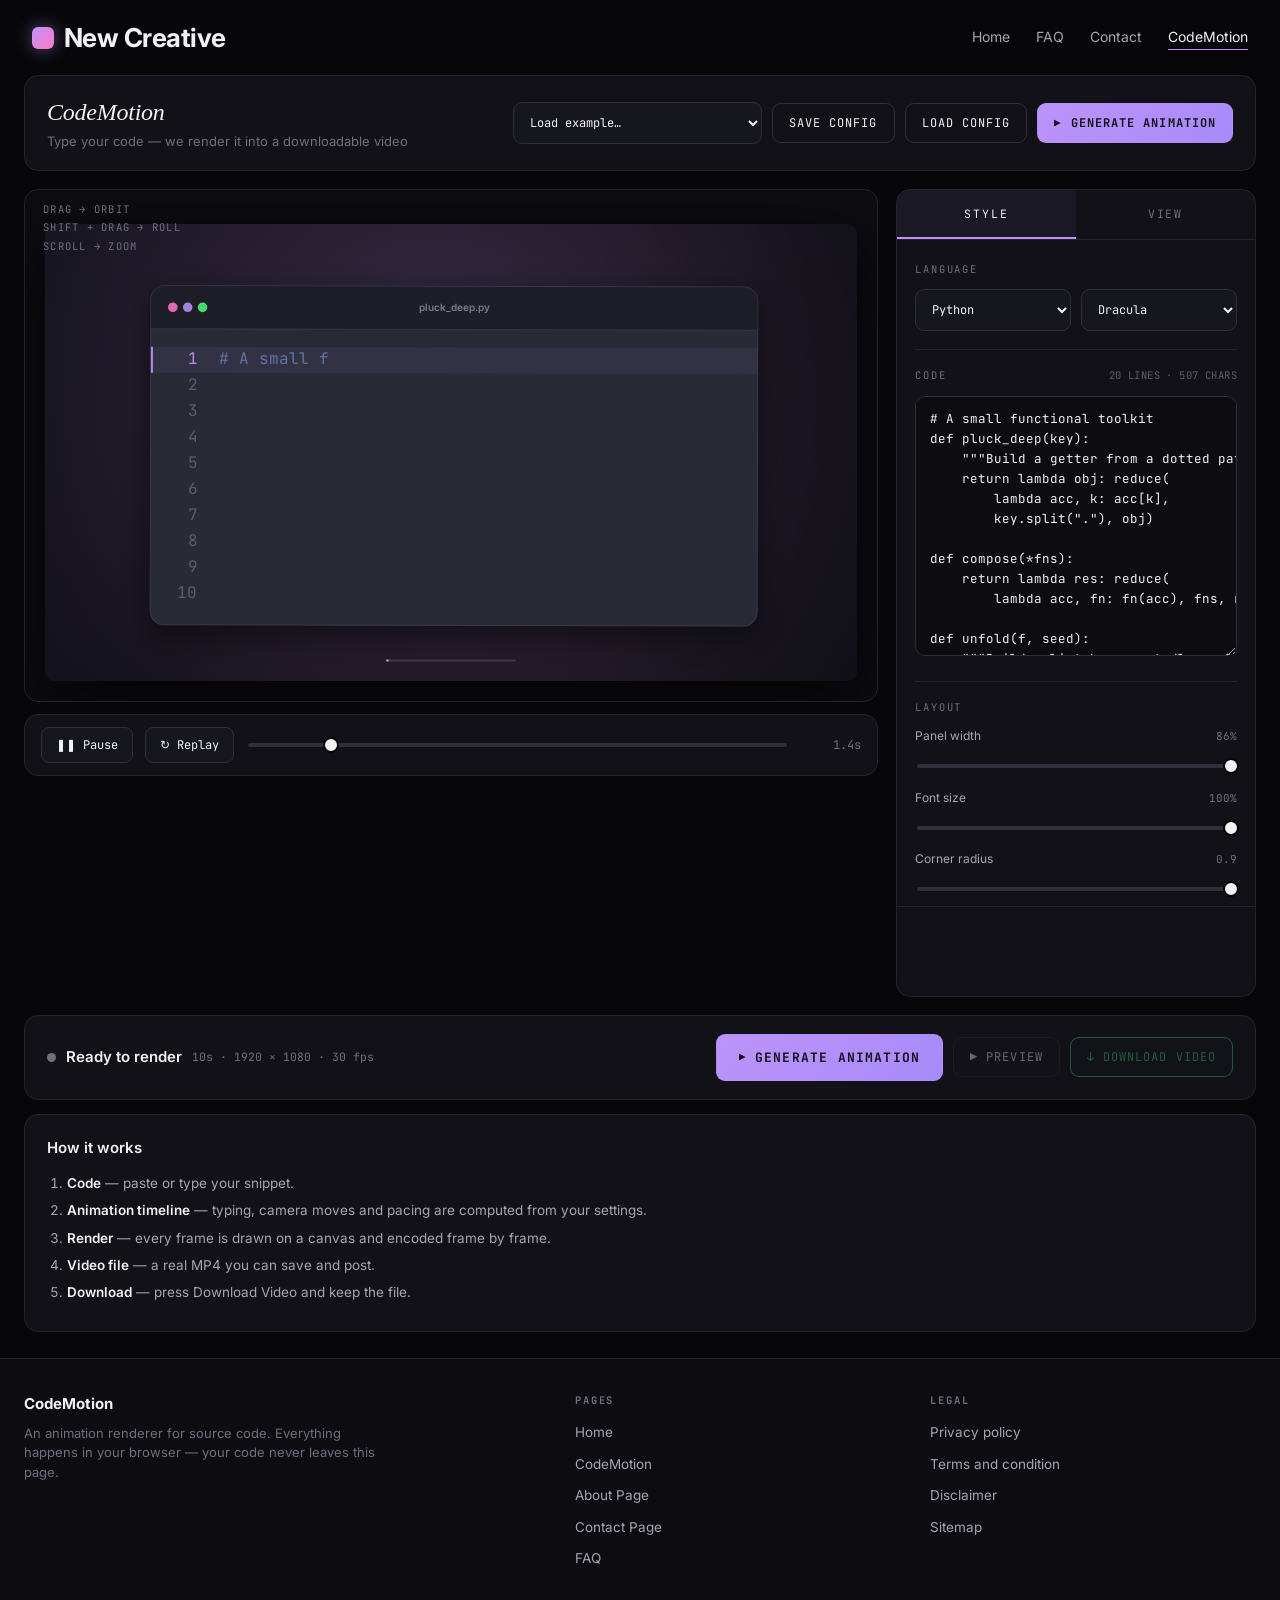
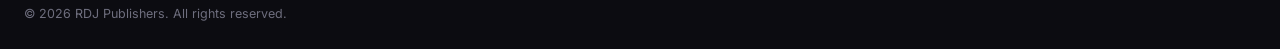
==== index.html @ 40dd6f29 "Add CodeMotion — code-to-video renderer Replaces the screen-capture flow with a programmatic render " ====
<!DOCTYPE html>
<html lang="en">
<head>
<meta charset="utf-8">
<meta name="viewport" content="width=device-width, initial-scale=1, viewport-fit=cover">
<title>CodeMotion — Turn Code Into Animated Video | RDJ Publishers</title>
<meta name="description" content="CodeMotion renders your code into a real animated MP4 you can download. Pick a language, a theme and a video size, press Generate Animation, then Download Video. Rendered on your own device — nothing to upload.">
<meta name="keywords" content="code to video, animate code, syntax highlighting video, code animation generator, mp4 from code, CodeMotion">
<link rel="canonical" href="https://rdjpublishers.com/CodeMotion/">
<meta property="og:type" content="website">
<meta property="og:site_name" content="RDJ Publishers">
<meta property="og:title" content="CodeMotion — Turn Code Into Animated Video">
<meta property="og:description" content="Generate an animated code clip and download it as a real MP4. Runs entirely in your browser.">
<meta property="og:url" content="https://rdjpublishers.com/CodeMotion/">
<meta property="og:image" content="https://rdjpublishers.com/CodeMotion/Logo.png">
<meta name="twitter:card" content="summary_large_image">
<meta name="twitter:image" content="https://rdjpublishers.com/CodeMotion/Logo.png">
<meta name="theme-color" content="#07070a">
<link rel="icon" href="data:image/svg+xml,%3Csvg xmlns='http://www.w3.org/2000/svg' viewBox='0 0 64 64'%3E%3Crect width='64' height='64' rx='14' fill='%230b0b10'/%3E%3Cpath d='M22 22 12 32l10 10M42 22l10 10-10 10M36 16l-8 32' stroke='%23bd93f9' stroke-width='4' fill='none' stroke-linecap='round' stroke-linejoin='round'/%3E%3C/svg%3E">

<link rel="preconnect" href="https://fonts.googleapis.com">
<link rel="preconnect" href="https://fonts.gstatic.com" crossorigin>
<link href="https://fonts.googleapis.com/css2?family=Inter:wght@400;500;600;700&family=JetBrains+Mono:wght@400;500;700&display=swap" rel="stylesheet">
<link rel="stylesheet" href="css/styles.css">

<!-- Consent manager + analytics -->
<script src="https://rdjpublishers.com/assets/consent.js"></script>
<script async src="https://www.googletagmanager.com/gtag/js?id=G-G5M1ZPJW29"></script>
<script>
  window.dataLayer = window.dataLayer || [];
  function gtag(){dataLayer.push(arguments);}
  gtag('js', new Date());
  gtag('config', 'G-G5M1ZPJW29');
</script>
<!-- AdSense -->
<script async src="https://pagead2.googlesyndication.com/pagead/js/adsbygoogle.js?client=ca-pub-8728382905346597" crossorigin="anonymous"></script>
</head>

<body>
<a class="skip" href="#workbench">Skip to the editor</a>

<header class="topbar">
  <a class="brand" href="https://rdjpublishers.com/CodeMotion/" aria-label="CodeMotion home">
    <span class="brand-mark" aria-hidden="true"></span>
    New&nbsp;Creative
  </a>
  <nav class="topnav" aria-label="Primary">
    <a href="https://rdjpublishers.com/">Home</a>
    <a href="https://rdjpublishers.com/faq.html">FAQ</a>
    <a href="https://rdjpublishers.com/contact.html">Contact</a>
    <a class="is-active" href="https://rdjpublishers.com/CodeMotion/" aria-current="page">CodeMotion</a>
  </nav>
</header>

<main>
  <!-- ───────────────────────── toolbar ───────────────────────── -->
  <section class="toolbar">
    <div class="toolbar-title">
      <h1>CodeMotion</h1>
      <p>Type your code — we render it into a downloadable video</p>
    </div>

    <div class="toolbar-actions">
      <label class="sr-only" for="exampleSelect">Load an example</label>
      <select id="exampleSelect" class="select">
        <option value="">Load example…</option>
      </select>
      <button id="btnSave" class="btn btn-ghost" type="button">Save Config</button>
      <button id="btnLoad" class="btn btn-ghost" type="button">Load Config</button>
      <input type="file" id="fileConfig" accept="application/json,.json" hidden>
      <button id="btnGenerateTop" class="btn btn-primary" type="button">
        <span class="btn-ico" aria-hidden="true">▶</span> Generate Animation
      </button>
    </div>
  </section>

  <!-- ───────────────────────── workbench ───────────────────────── -->
  <section class="workbench" id="workbench">
    <div class="stage-wrap">
      <div class="stage" id="stage">
        <p class="stage-hints" id="stageHints">
          <span>DRAG → ORBIT</span>
          <span>SHIFT + DRAG → ROLL</span>
          <span>SCROLL → ZOOM</span>
        </p>
        <div class="stage-frame" id="stageFrame">
          <canvas id="preview" aria-label="Animation preview"></canvas>
        </div>
        <div class="stage-badge" id="stageBadge" hidden>Rendering…</div>
      </div>

      <div class="player" id="player">
        <button class="pbtn" id="btnPlay" type="button" title="Play the animation">▶ Play</button>
        <button class="pbtn" id="btnReplay" type="button" title="Replay from the start">↻ Replay</button>
        <div class="scrub">
          <input type="range" id="scrub" min="0" max="1000" value="0" aria-label="Animation timeline">
          <span class="time" id="timeLabel">0.0s</span>
        </div>
      </div>
    </div>

    <!-- ───────────────────────── sidebar ───────────────────────── -->
    <aside class="sidebar">
      <div class="tabs" role="tablist">
        <button class="tab is-on" id="tabStyle" role="tab" aria-selected="true" aria-controls="paneStyle" type="button">Style</button>
        <button class="tab" id="tabView" role="tab" aria-selected="false" aria-controls="paneView" type="button">View</button>
      </div>

      <!-- STYLE -->
      <div class="pane is-on" id="paneStyle" role="tabpanel" aria-labelledby="tabStyle">
        <div class="group">
          <div class="group-head"><span>Language</span></div>
          <div class="row2">
            <select id="selLang" class="select" aria-label="Language"></select>
            <select id="selTheme" class="select" aria-label="Theme"></select>
          </div>
        </div>

        <div class="group">
          <div class="group-head">
            <span>Code</span>
            <em id="codeMeta">0 lines</em>
          </div>
          <textarea id="code" class="code-input" spellcheck="false" autocomplete="off"
            autocapitalize="off" wrap="off" aria-label="Source code"></textarea>
        </div>

        <div class="group">
          <div class="group-head"><span>Layout</span></div>
          <label class="slider">
            <span>Panel width <em id="valPanelWidth">86%</em></span>
            <input type="range" id="rngPanelWidth" min="35" max="100" step="1" value="86">
          </label>
          <label class="slider">
            <span>Font size <em id="valFontScale">100%</em></span>
            <input type="range" id="rngFontScale" min="55" max="170" step="1" value="100">
          </label>
          <label class="slider">
            <span>Corner radius <em id="valRadius">0.9</em></span>
            <input type="range" id="rngRadius" min="0" max="20" step="1" value="9">
          </label>
          <label class="slider">
            <span>Background</span>
            <select id="selBackground" class="select">
              <option value="glow">Soft glow</option>
              <option value="grid">Grid</option>
              <option value="dots">Dots</option>
              <option value="solid">Solid</option>
            </select>
          </label>
        </div>

        <div class="group">
          <div class="group-head"><span>Chrome</span></div>
          <label class="check"><input type="checkbox" id="chkChrome" checked><span>Window bar &amp; filename</span></label>
          <label class="check"><input type="checkbox" id="chkNumbers" checked><span>Line numbers</span></label>
          <label class="check"><input type="checkbox" id="chkProgress" checked><span>Progress bar</span></label>
          <label class="check"><input type="checkbox" id="chkWatermark"><span>CodeMotion watermark</span></label>
        </div>
      </div>

      <!-- VIEW -->
      <div class="pane" id="paneView" role="tabpanel" aria-labelledby="tabView" hidden>
        <div class="group">
          <div class="group-head"><span>Video size</span></div>
          <div class="chips" id="sizeChips">
            <button type="button" class="chip" data-w="1080" data-h="1920">9:16 Vertical</button>
            <button type="button" class="chip is-on" data-w="1920" data-h="1080">16:9 Landscape</button>
            <button type="button" class="chip" data-w="1080" data-h="1080">1:1 Square</button>
            <button type="button" class="chip" data-w="1280" data-h="720">720p</button>
            <button type="button" class="chip" data-w="1080" data-h="1350">4:5 Feed</button>
          </div>
          <div class="row2">
            <label class="num">W<input type="number" id="inpW" min="240" max="3840" step="2" value="1920"></label>
            <label class="num">H<input type="number" id="inpH" min="240" max="3840" step="2" value="1080"></label>
          </div>
        </div>

        <div class="group">
          <div class="group-head"><span>Duration</span></div>
          <div class="chips" id="durChips">
            <button type="button" class="chip" data-d="5">5s</button>
            <button type="button" class="chip" data-d="10">10s</button>
            <button type="button" class="chip" data-d="15">15s</button>
            <button type="button" class="chip" data-d="20">20s</button>
            <button type="button" class="chip" data-d="30">30s</button>
          </div>
        </div>

        <div class="group">
          <div class="group-head"><span>Frame rate</span></div>
          <div class="chips" id="fpsChips">
            <button type="button" class="chip" data-f="24">24 fps</button>
            <button type="button" class="chip is-on" data-f="30">30 fps</button>
            <button type="button" class="chip" data-f="60">60 fps</button>
          </div>
        </div>

        <div class="group">
          <div class="group-head"><span>Quality</span></div>
          <select id="selQuality" class="select">
            <option value="draft">Draft — fastest</option>
            <option value="standard" selected>Standard — recommended</option>
            <option value="high">High — larger file</option>
          </select>
          <p class="hint" id="codecInfo">Checking encoder…</p>
        </div>

        <div class="group">
          <div class="group-head"><span>Camera</span></div>
          <select id="selCamera" class="select">
            <option value="follow">Follow the typing</option>
            <option value="static">Locked frame</option>
            <option value="orbit">Slow orbit</option>
          </select>
          <label class="slider">
            <span>Zoom <em id="valZoom">0.30</em></span>
            <input type="range" id="rngZoom" min="0" max="120" step="1" value="30">
          </label>
          <label class="slider">
            <span>Follow <em id="valFollow">0.90</em></span>
            <input type="range" id="rngFollow" min="0" max="100" step="1" value="90">
          </label>
          <label class="slider">
            <span>Drift <em id="valDrift">1.0</em></span>
            <input type="range" id="rngDrift" min="0" max="20" step="1" value="10">
          </label>
        </div>
      </div>

      <div class="side-ad">
        <!--
          Ad placement.
          The loader in <head> already activates Auto Ads for ca-pub-8728382905346597,
          so nothing is required here. To pin a unit to this exact spot instead,
          create a Display ad in the AdSense dashboard, then replace this comment with:

          <ins class="adsbygoogle" style="display:block"
               data-ad-client="ca-pub-8728382905346597"
               data-ad-slot="YOUR_SLOT_ID"
               data-ad-format="auto" data-full-width-responsive="true"></ins>
          <script>(adsbygoogle = window.adsbygoogle || []).push({});</script>
        -->
      </div>
    </aside>
  </section>

  <!-- ───────────────────────── render bar ───────────────────────── -->
  <section class="renderbar" aria-live="polite">
    <div class="render-status">
      <div class="status-line">
        <span class="dot" id="statusDot"></span>
        <strong id="statusText">Ready to render</strong>
        <span class="status-sub" id="statusSub">10s · 1920 × 1080 · 30 fps</span>
      </div>
      <div class="progress" id="progressWrap" hidden>
        <div class="bar"><i id="progressBar"></i></div>
        <span id="progressPct">0%</span>
      </div>
    </div>

    <div class="render-actions">
      <button id="btnGenerate" class="btn btn-primary btn-lg" type="button">
        <span class="btn-ico" aria-hidden="true">▶</span> <span id="btnGenerateLabel">Generate Animation</span>
      </button>
      <button id="btnPreview2" class="btn btn-ghost" type="button" disabled>▶ Preview</button>
      <button id="btnDownload" class="btn btn-download" type="button" disabled>
        <span aria-hidden="true">↓</span> Download Video
      </button>
      <button id="btnCancel" class="btn btn-ghost" type="button" hidden>Cancel</button>
    </div>
  </section>

  <div class="notice" id="staleNotice" hidden>
    <span>Settings changed — Generate new animation</span>
    <button id="btnRegen" class="btn btn-ghost btn-sm" type="button">Generate New Animation</button>
  </div>

  <section class="history" id="history" hidden>
    <div class="history-head">
      <h2>Generated animations</h2>
      <span id="historyMeta"></span>
    </div>
    <div class="history-list" id="historyList"></div>
  </section>

  <section class="steps">
    <h2>How it works</h2>
    <ol>
      <li><b>Code</b> — paste or type your snippet.</li>
      <li><b>Animation timeline</b> — typing, camera moves and pacing are computed from your settings.</li>
      <li><b>Render</b> — every frame is drawn on a canvas and encoded frame by frame.</li>
      <li><b>Video file</b> — a real MP4 you can save and post.</li>
      <li><b>Download</b> — press Download Video and keep the file.</li>
    </ol>
  </section>
</main>

<footer class="site-footer">
  <div class="foot-grid">
    <div>
      <div class="foot-brand">CodeMotion</div>
      <p>An animation renderer for source code. Everything happens in your browser — your code never leaves this page.</p>
    </div>
    <nav aria-label="Footer">
      <h3>Pages</h3>
      <ul>
        <li><a href="https://rdjpublishers.com/">Home</a></li>
        <li><a href="https://rdjpublishers.com/CodeMotion/">CodeMotion</a></li>
        <li><a href="https://rdjpublishers.com/about.html">About Page</a></li>
        <li><a href="https://rdjpublishers.com/contact.html">Contact Page</a></li>
        <li><a href="https://rdjpublishers.com/faq.html">FAQ</a></li>
      </ul>
    </nav>
    <nav aria-label="Legal">
      <h3>Legal</h3>
      <ul>
        <li><a href="https://rdjpublishers.com/privacy-policy.html">Privacy policy</a></li>
        <li><a href="https://rdjpublishers.com/terms.html">Terms and condition</a></li>
        <li><a href="https://rdjpublishers.com/disclaimer.html">Disclaimer</a></li>
        <li><a href="https://rdjpublishers.com/sitemap.xml">Sitemap</a></li>
      </ul>
    </nav>
  </div>
  <p class="copy">&copy; <span id="year">2026</span> RDJ Publishers. All rights reserved.</p>
</footer>

<script src="js/themes.js"></script>
<script src="js/highlight.js"></script>
<script src="js/animator.js"></script>
<script src="js/mp4.js"></script>
<script src="js/exporter.js"></script>
<script src="js/examples.js"></script>
<script src="js/app.js"></script>
</body>
</html>
---- css/styles.css ----
/* CodeMotion — page chrome.
   Dark, mono-labelled, high-contrast. The canvas does the colourful work. */

:root {
  --bg: #07070a;
  --bg-2: #0c0c11;
  --panel: #111117;
  --panel-2: #16161e;
  --line: #23232e;
  --line-2: #2e2e3c;
  --ink: #f2f2f5;
  --ink-2: #a5a5b4;
  --ink-3: #6e6e7e;
  --accent: #bd93f9;
  --accent-2: #ff79c6;
  --good: #3fd07a;
  --warn: #ffb454;
  --bad: #ff6b6b;
  --radius: 14px;
  --mono: "JetBrains Mono", ui-monospace, SFMono-Regular, Menlo, Consolas, monospace;
  --ui: "Inter", system-ui, -apple-system, "Segoe UI", Roboto, sans-serif;
}

* { box-sizing: border-box; }

/* Author `display` rules beat the UA [hidden] style, so state it explicitly. */
[hidden] { display: none !important; }

html { -webkit-text-size-adjust: 100%; }

body {
  margin: 0;
  background: var(--bg);
  color: var(--ink);
  font-family: var(--ui);
  font-size: 15px;
  line-height: 1.5;
  -webkit-font-smoothing: antialiased;
}

.sr-only {
  position: absolute; width: 1px; height: 1px; padding: 0; margin: -1px;
  overflow: hidden; clip: rect(0 0 0 0); white-space: nowrap; border: 0;
}

.skip {
  position: absolute; left: -9999px; top: 0; z-index: 99;
  background: var(--accent); color: #10101a; padding: 10px 16px; border-radius: 0 0 8px 0;
}
.skip:focus { left: 0; }

a { color: var(--accent); text-decoration: none; }
a:hover { text-decoration: underline; }

/* ─────────────── top bar ─────────────── */
.topbar {
  display: flex; align-items: center; justify-content: space-between;
  gap: 20px; padding: 18px 32px; max-width: 1600px; margin: 0 auto;
}
.brand {
  font-size: 26px; font-weight: 700; letter-spacing: -0.02em; color: var(--ink);
  display: inline-flex; align-items: center; gap: 10px;
}
.brand:hover { text-decoration: none; }
.brand-mark {
  width: 22px; height: 22px; border-radius: 6px;
  background: linear-gradient(135deg, var(--accent), var(--accent-2));
  box-shadow: 0 0 18px rgba(189, 147, 249, .45);
}
.topnav { display: flex; gap: 26px; font-size: 14px; }
.topnav a { color: var(--ink-2); }
.topnav a:hover { color: var(--ink); text-decoration: none; }
.topnav a.is-active { color: var(--ink); border-bottom: 1px solid var(--accent); padding-bottom: 2px; }

/* ─────────────── toolbar ─────────────── */
.toolbar {
  display: flex; flex-wrap: wrap; gap: 16px; align-items: center; justify-content: space-between;
  background: var(--panel); border: 1px solid var(--line); border-radius: var(--radius);
  padding: 18px 22px; margin: 0 24px 18px; max-width: 1600px;
}
.toolbar-title h1 {
  margin: 0; font-size: 24px; letter-spacing: -0.01em;
  font-family: Georgia, "Times New Roman", serif; font-weight: 400; font-style: italic;
}
.toolbar-title p { margin: 2px 0 0; color: var(--ink-3); font-size: 13px; }
.toolbar-actions { display: flex; flex-wrap: wrap; gap: 10px; align-items: center; }

/* ─────────────── buttons ─────────────── */
.btn {
  font-family: var(--mono); font-size: 12px; letter-spacing: .09em; text-transform: uppercase;
  padding: 11px 16px; border-radius: 9px; border: 1px solid var(--line-2);
  background: var(--panel-2); color: var(--ink); cursor: pointer;
  display: inline-flex; align-items: center; gap: 8px;
  transition: border-color .15s, background .15s, transform .08s, opacity .15s;
}
.btn:hover:not(:disabled) { border-color: var(--accent); background: #1b1b26; }
.btn:active:not(:disabled) { transform: translateY(1px); }
.btn:disabled { opacity: .38; cursor: not-allowed; }
.btn:focus-visible { outline: 2px solid var(--accent); outline-offset: 2px; }

.btn-primary {
  background: linear-gradient(135deg, var(--accent), #a78bfa);
  border-color: transparent; color: #14101f; font-weight: 700;
}
.btn-primary:hover:not(:disabled) { filter: brightness(1.1); background: linear-gradient(135deg, var(--accent), #a78bfa); }
.btn-download { border-color: var(--good); color: var(--good); }
.btn-download:hover:not(:disabled) { background: rgba(63, 208, 122, .1); border-color: var(--good); }
.btn-ghost { background: transparent; }
.btn-lg { padding: 14px 22px; font-size: 13px; }
.btn-sm { padding: 8px 12px; font-size: 11px; }
.btn-ico { font-size: 11px; }

.select {
  font-family: var(--mono); font-size: 12px; padding: 11px 12px;
  background: var(--panel-2); color: var(--ink);
  border: 1px solid var(--line-2); border-radius: 9px; cursor: pointer; min-width: 0;
}
.select:focus-visible { outline: 2px solid var(--accent); outline-offset: 1px; }

/* ─────────────── workbench ─────────────── */
.workbench {
  display: grid; grid-template-columns: minmax(0, 1fr) 360px; gap: 18px;
  margin: 0 24px 18px; max-width: 1600px; align-items: start;
}

.stage-wrap { min-width: 0; }

.stage {
  position: relative; background: var(--bg-2);
  border: 1px solid var(--line); border-radius: var(--radius);
  padding: 34px 20px 20px; overflow: hidden; min-height: 380px;
  display: flex; align-items: center; justify-content: center;
}
.stage-hints {
  position: absolute; top: 12px; left: 18px; margin: 0;
  font-family: var(--mono); font-size: 10.5px; letter-spacing: .12em;
  color: var(--ink-3); display: flex; flex-direction: column; gap: 3px;
  pointer-events: none;
}
.stage-frame { width: 100%; display: flex; justify-content: center; }
#preview {
  display: block; max-width: 100%; border-radius: 10px;
  box-shadow: 0 24px 70px rgba(0, 0, 0, .6);
  cursor: grab; touch-action: none;
}
#preview:active { cursor: grabbing; }

.stage-badge {
  position: absolute; top: 12px; right: 18px;
  font-family: var(--mono); font-size: 11px; letter-spacing: .1em; text-transform: uppercase;
  background: rgba(0, 0, 0, .6); border: 1px solid var(--line-2);
  padding: 6px 10px; border-radius: 999px; color: var(--accent);
}

/* player */
.player {
  display: flex; align-items: center; gap: 12px; flex-wrap: wrap;
  margin-top: 12px; padding: 12px 16px;
  background: var(--panel); border: 1px solid var(--line); border-radius: var(--radius);
}
.pbtn {
  font-family: var(--mono); font-size: 12px; padding: 9px 14px; border-radius: 8px;
  background: var(--panel-2); border: 1px solid var(--line-2); color: var(--ink); cursor: pointer;
}
.pbtn:hover:not(:disabled) { border-color: var(--accent); }
.pbtn:disabled { opacity: .35; cursor: not-allowed; }
.scrub { display: flex; align-items: center; gap: 10px; flex: 1; min-width: 180px; }
.scrub input[type=range] { flex: 1; }
.time { font-family: var(--mono); font-size: 12px; color: var(--ink-3); min-width: 62px; text-align: right; }

input[type=range] {
  -webkit-appearance: none; appearance: none; height: 4px; border-radius: 3px;
  background: var(--line-2); outline: none; cursor: pointer;
}
input[type=range]::-webkit-slider-thumb {
  -webkit-appearance: none; appearance: none; width: 16px; height: 16px; border-radius: 50%;
  background: var(--ink); border: 2px solid var(--bg); cursor: pointer;
}
input[type=range]::-moz-range-thumb {
  width: 14px; height: 14px; border-radius: 50%; background: var(--ink);
  border: 2px solid var(--bg); cursor: pointer;
}

/* ─────────────── sidebar ─────────────── */
.sidebar {
  background: var(--panel); border: 1px solid var(--line); border-radius: var(--radius);
  overflow: hidden; position: sticky; top: 16px;
}
.tabs { display: grid; grid-template-columns: 1fr 1fr; border-bottom: 1px solid var(--line); }
.tab {
  background: transparent; border: 0; color: var(--ink-3); cursor: pointer;
  font-family: var(--mono); font-size: 11.5px; letter-spacing: .16em; text-transform: uppercase;
  padding: 16px 10px; border-bottom: 2px solid transparent;
}
.tab.is-on { color: var(--ink); border-bottom-color: var(--accent); background: rgba(189, 147, 249, .06); }
.pane { padding: 4px 18px 18px; max-height: min(74vh, 780px); overflow-y: auto; }
.pane[hidden] { display: none; }

.group { padding: 18px 0; border-bottom: 1px solid var(--line); }
.group:last-of-type { border-bottom: 0; }
.group-head {
  display: flex; align-items: baseline; justify-content: space-between;
  font-family: var(--mono); font-size: 10.5px; letter-spacing: .18em;
  text-transform: uppercase; color: var(--ink-3); margin-bottom: 12px;
}
.group-head em { font-style: normal; color: var(--ink-3); opacity: .8; letter-spacing: .04em; }

.row2 { display: grid; grid-template-columns: 1fr 1fr; gap: 10px; }
.row2 .select { width: 100%; }

.code-input {
  width: 100%; min-height: 260px; resize: vertical;
  font-family: var(--mono); font-size: 12.5px; line-height: 1.6;
  background: var(--bg-2); color: var(--ink);
  border: 1px solid var(--line-2); border-radius: 10px; padding: 12px 14px;
  white-space: pre; overflow: auto; tab-size: 4;
}
.code-input:focus { outline: none; border-color: var(--accent); }

.slider { display: block; margin-bottom: 14px; }
.slider:last-child { margin-bottom: 0; }
.slider > span {
  display: flex; justify-content: space-between; align-items: baseline;
  font-size: 12px; color: var(--ink-2); margin-bottom: 7px;
}
.slider em { font-family: var(--mono); font-style: normal; font-size: 11px; color: var(--ink-3); }
.slider select, .slider input[type=range] { width: 100%; }

.check { display: flex; align-items: center; gap: 9px; font-size: 13px; color: var(--ink-2); margin-bottom: 9px; cursor: pointer; }
.check:last-child { margin-bottom: 0; }
.check input { accent-color: var(--accent); width: 15px; height: 15px; }

.chips { display: flex; flex-wrap: wrap; gap: 8px; margin-bottom: 12px; }
.chip {
  font-family: var(--mono); font-size: 11px; letter-spacing: .06em;
  padding: 8px 11px; border-radius: 999px; cursor: pointer;
  background: var(--panel-2); border: 1px solid var(--line-2); color: var(--ink-2);
}
.chip:hover { border-color: var(--accent); color: var(--ink); }
.chip.is-on { background: rgba(189, 147, 249, .14); border-color: var(--accent); color: var(--ink); }

.num {
  display: flex; align-items: center; gap: 8px;
  font-family: var(--mono); font-size: 11px; color: var(--ink-3); letter-spacing: .1em;
}
.num input {
  width: 100%; font-family: var(--mono); font-size: 12px; padding: 10px 12px;
  background: var(--panel-2); color: var(--ink);
  border: 1px solid var(--line-2); border-radius: 9px;
}
.num input:focus { outline: none; border-color: var(--accent); }

.hint { font-size: 11.5px; color: var(--ink-3); margin: 10px 0 0; line-height: 1.45; }

.side-ad { padding: 14px 18px 18px; border-top: 1px solid var(--line); min-height: 90px; }

/* ─────────────── render bar ─────────────── */
.renderbar {
  display: flex; flex-wrap: wrap; gap: 18px; align-items: center; justify-content: space-between;
  background: var(--panel); border: 1px solid var(--line); border-radius: var(--radius);
  padding: 18px 22px; margin: 0 24px 14px; max-width: 1600px;
}
.render-status { min-width: 240px; flex: 1; }
.status-line { display: flex; align-items: center; gap: 10px; flex-wrap: wrap; }
.status-line strong { font-size: 15px; font-weight: 600; }
.status-sub { font-family: var(--mono); font-size: 11.5px; color: var(--ink-3); }
.dot {
  width: 9px; height: 9px; border-radius: 50%; background: var(--ink-3); flex: none;
}
.dot.is-rendering { background: var(--accent); animation: pulse 1.1s ease-in-out infinite; }
.dot.is-ready { background: var(--good); box-shadow: 0 0 10px rgba(63, 208, 122, .7); }
.dot.is-stale { background: var(--warn); }
.dot.is-error { background: var(--bad); }
@keyframes pulse { 0%, 100% { opacity: 1; } 50% { opacity: .25; } }

.progress { display: flex; align-items: center; gap: 12px; margin-top: 12px; }
.progress .bar { flex: 1; height: 6px; border-radius: 3px; background: var(--line-2); overflow: hidden; }
.progress .bar i {
  display: block; height: 100%; width: 0%;
  background: linear-gradient(90deg, var(--accent), var(--accent-2));
  transition: width .12s linear;
}
.progress span { font-family: var(--mono); font-size: 12px; color: var(--ink-2); min-width: 42px; text-align: right; }

.render-actions { display: flex; flex-wrap: wrap; gap: 10px; align-items: center; }

.notice {
  display: flex; align-items: center; justify-content: space-between; gap: 14px; flex-wrap: wrap;
  margin: 0 24px 14px; padding: 12px 18px; max-width: 1600px;
  background: rgba(255, 180, 84, .1); border: 1px solid rgba(255, 180, 84, .35);
  border-radius: var(--radius); font-size: 13.5px; color: #ffd9a3;
}

/* ─────────────── history ─────────────── */
.history { margin: 0 24px 18px; max-width: 1600px; }
.history-head { display: flex; align-items: baseline; gap: 12px; margin-bottom: 12px; }
.history-head h2 { font-size: 15px; margin: 0; font-weight: 600; }
.history-head span { font-family: var(--mono); font-size: 11.5px; color: var(--ink-3); }
.history-list { display: flex; gap: 14px; overflow-x: auto; padding-bottom: 6px; }
.hcard {
  flex: none; width: 210px; background: var(--panel); border: 1px solid var(--line);
  border-radius: 12px; overflow: hidden; position: relative;
}
.hcard.is-current { border-color: var(--accent); }
.hcard img { display: block; width: 100%; aspect-ratio: 16/9; object-fit: cover; background: #000; }
.hcard .hbody { padding: 10px 12px 12px; }
.hcard .hmeta { font-family: var(--mono); font-size: 10.5px; color: var(--ink-3); letter-spacing: .04em; }
.hcard .hname { font-family: var(--mono); font-size: 11.5px; margin: 4px 0 10px; word-break: break-all; }
.hcard .hbtns { display: flex; gap: 6px; }
.hcard .tag {
  position: absolute; top: 8px; left: 8px;
  font-family: var(--mono); font-size: 9.5px; letter-spacing: .1em; text-transform: uppercase;
  background: rgba(0, 0, 0, .7); padding: 3px 7px; border-radius: 5px; color: var(--warn);
}
.hcard.is-current .tag { color: var(--good); }

/* ─────────────── steps ─────────────── */
.steps { margin: 0 24px 26px; max-width: 1600px; padding: 22px; background: var(--panel); border: 1px solid var(--line); border-radius: var(--radius); }
.steps h2 { font-size: 15px; margin: 0 0 14px; font-weight: 600; }
.steps ol { margin: 0; padding-left: 20px; color: var(--ink-2); font-size: 13.5px; }
.steps li { margin-bottom: 7px; }
.steps b { color: var(--ink); font-weight: 600; }

/* ─────────────── footer ─────────────── */
.site-footer { border-top: 1px solid var(--line); background: var(--bg-2); margin-top: 10px; padding: 34px 24px 26px; }
.foot-grid {
  max-width: 1600px; margin: 0 auto; display: grid; gap: 30px;
  grid-template-columns: minmax(0, 1.6fr) repeat(2, minmax(0, 1fr));
}
.foot-brand { font-weight: 700; margin-bottom: 8px; }
.foot-grid p { color: var(--ink-3); font-size: 13px; margin: 0; max-width: 46ch; }
.foot-grid h3 {
  font-family: var(--mono); font-size: 10.5px; letter-spacing: .18em; text-transform: uppercase;
  color: var(--ink-3); margin: 0 0 12px;
}
.foot-grid ul { list-style: none; margin: 0; padding: 0; }
.foot-grid li { margin-bottom: 9px; }
.foot-grid a { color: var(--ink-2); font-size: 13.5px; }
.foot-grid a:hover { color: var(--ink); }
.copy { max-width: 1600px; margin: 26px auto 0; color: var(--ink-3); font-size: 12.5px; }

/* ─────────────── responsive ─────────────── */
@media (max-width: 1080px) {
  .workbench { grid-template-columns: 1fr; }
  .sidebar { position: static; }
  .pane { max-height: none; }
}
@media (max-width: 640px) {
  .topbar { flex-direction: column; align-items: flex-start; gap: 12px; padding: 16px; }
  .toolbar, .workbench, .renderbar, .history, .steps, .notice { margin-left: 12px; margin-right: 12px; }
  .toolbar-actions { width: 100%; }
  .btn { flex: 1; justify-content: center; }
  .foot-grid { grid-template-columns: 1fr; }
}

@media (prefers-reduced-motion: reduce) {
  .dot.is-rendering { animation: none; }
  .progress .bar i { transition: none; }
}
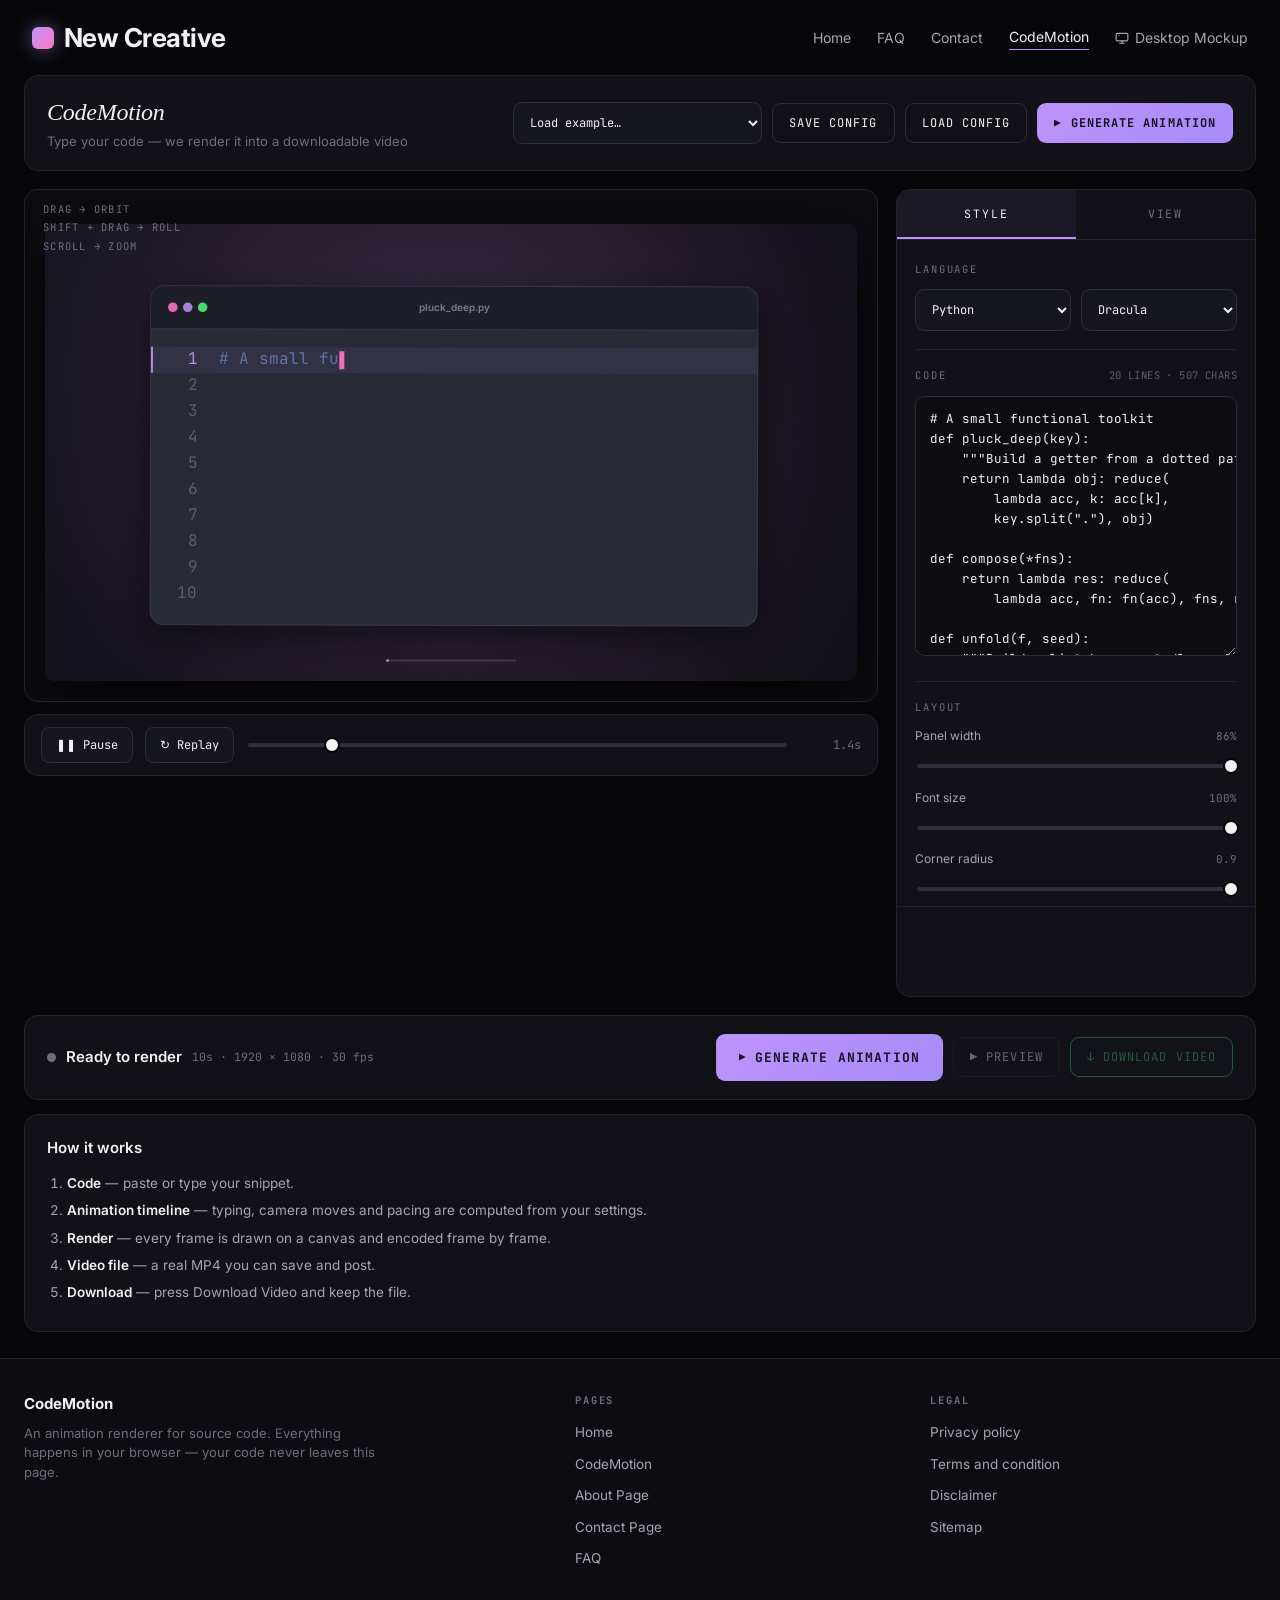
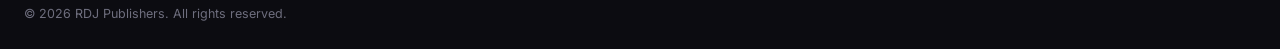
==== commit fff7e9d2: "Add Desktop Mockup & Recorder tool A 100% static sub-tool at tools/desktop-mockup/ — no build step, " ====
--- a/index.html
+++ b/index.html
@@ -49,6 +49,16 @@
     <a href="https://rdjpublishers.com/faq.html">FAQ</a>
     <a href="https://rdjpublishers.com/contact.html">Contact</a>
     <a class="is-active" href="https://rdjpublishers.com/CodeMotion/" aria-current="page">CodeMotion</a>
+    <a href="tools/desktop-mockup/">
+      <svg class="nav-ico" viewBox="0 0 24 24" width="14" height="14" fill="none"
+           stroke="currentColor" stroke-width="2" stroke-linecap="round" stroke-linejoin="round"
+           aria-hidden="true">
+        <rect x="2" y="4" width="20" height="13" rx="2"/>
+        <path d="M8 21h8M12 17v4"/>
+        <circle cx="6.5" cy="7.5" r="1" fill="currentColor" stroke="none"/>
+      </svg>
+      Desktop Mockup
+    </a>
   </nav>
 </header>
 
--- a/css/styles.css
+++ b/css/styles.css
@@ -68,9 +68,10 @@
   box-shadow: 0 0 18px rgba(189, 147, 249, .45);
 }
 .topnav { display: flex; gap: 26px; font-size: 14px; }
-.topnav a { color: var(--ink-2); }
+.topnav a { color: var(--ink-2); display: inline-flex; align-items: center; gap: 6px; }
 .topnav a:hover { color: var(--ink); text-decoration: none; }
 .topnav a.is-active { color: var(--ink); border-bottom: 1px solid var(--accent); padding-bottom: 2px; }
+.nav-ico { flex: none; }
 
 /* ─────────────── toolbar ─────────────── */
 .toolbar {
